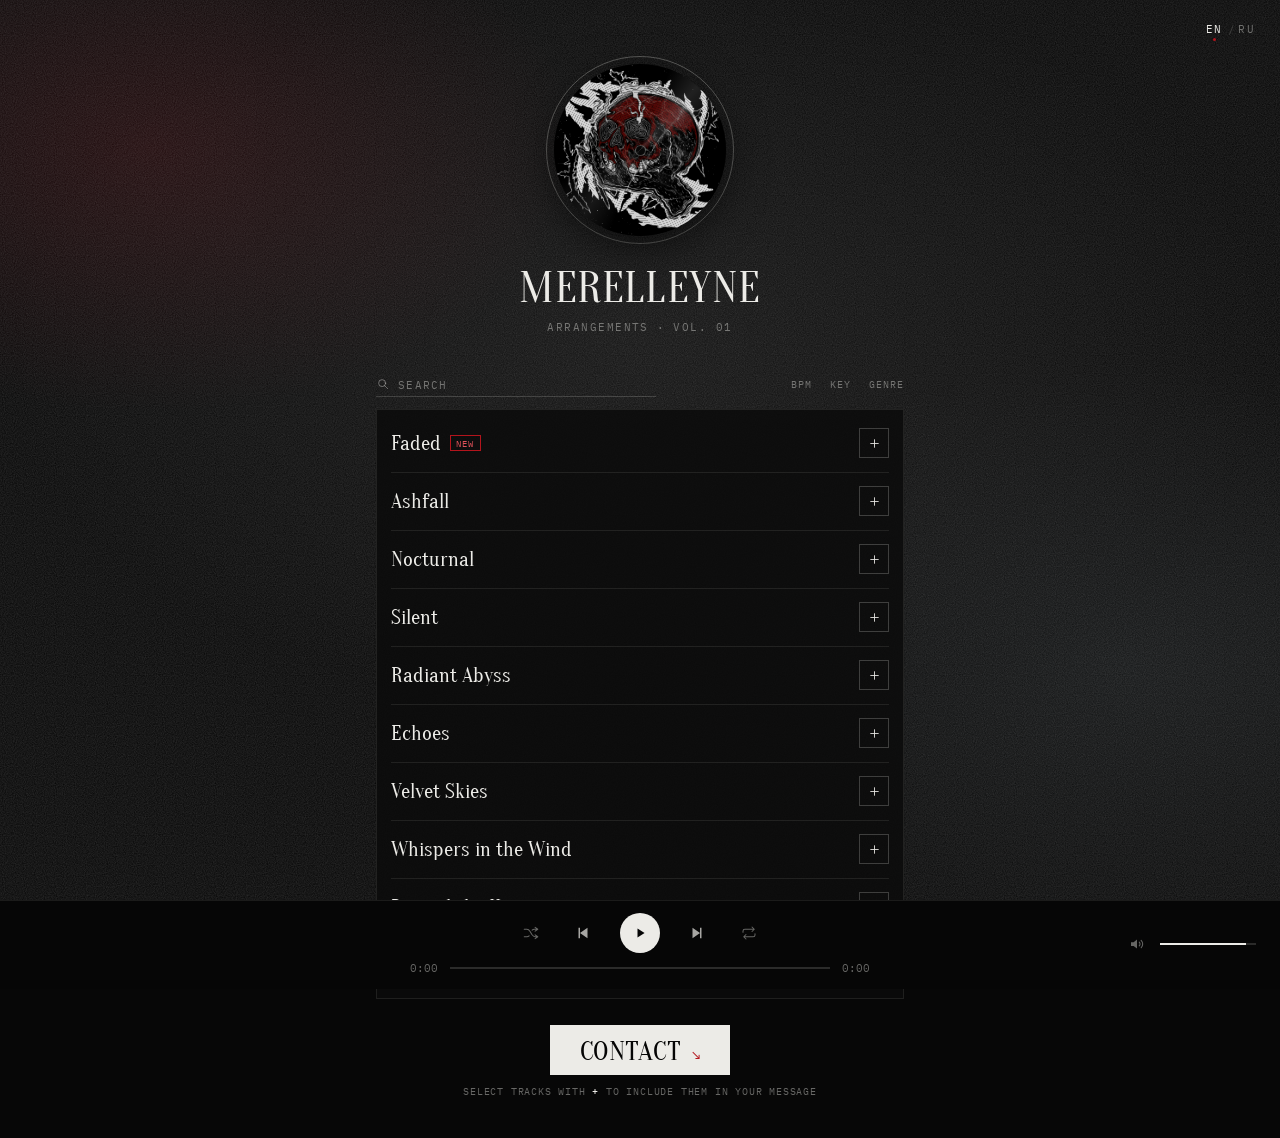
==== index.html @ 42ddc0bc "Contact Telegram: personal account; accept detected BPM Co-Authored-By: Claude Opus 5.5 <noreply@ant" ====
<!doctype html>
<html lang="en">
<head>
  <meta charset="utf-8">
  <meta name="viewport" content="width=device-width, initial-scale=1, viewport-fit=cover">
  <title>Merelleyne — Arrangements</title>
  <meta name="description" content="Original arrangements by Merelleyne. Listen, pick, get in touch.">
  <link rel="preconnect" href="https://fonts.googleapis.com">
  <link rel="preconnect" href="https://fonts.gstatic.com" crossorigin>
  <link href="https://fonts.googleapis.com/css2?family=Oranienbaum&family=IBM+Plex+Mono:wght@400;500&display=swap" rel="stylesheet">
  <!-- bump ?v= when css/js change so browsers (Safari) don't show a stale copy -->
  <link rel="stylesheet" href="style.css?v=22">
</head>
<body>
  <div class="lang" id="lang" role="group" aria-label="Language" data-i18n-aria="language">
    <button data-lang="en">EN</button><button data-lang="ru">RU</button>
  </div>
  <div class="bg" aria-hidden="true"></div>
  <div class="grain" aria-hidden="true"></div>

  <main>
    <header class="head">
      <!-- Vinyl: put your picture next to index.html as cover.jpg — it fills the disc. -->
      <button class="cover" id="cover" aria-label="Play / pause" data-i18n-aria="playPause">
        <span class="disc">
          <img class="art" src="cover.jpg" alt="" onerror="this.closest('.cover').classList.add('no-art'); this.remove()">
          <svg class="sigil" viewBox="0 0 100 100" aria-hidden="true">
            <g fill="none" stroke="currentColor" stroke-width=".8">
              <path d="M50 8 L58 62 L50 92 L42 62 Z"/>
              <path d="M14 34 L60 44 L86 66 L40 56 Z"/>
              <path d="M86 34 L40 44 L14 66 L60 56 Z"/>
            </g>
          </svg>
          <span class="grooves"></span>
          <span class="hole"></span>
        </span>
        <span class="sheen" aria-hidden="true"></span>
        <span class="cover-play" aria-hidden="true">
          <svg viewBox="0 0 24 24"><path class="i-play" d="M8 5v14l11-7z"/><path class="i-pause" d="M7 5h4v14H7zM13 5h4v14h-4z"/></svg>
        </span>
      </button>

      <h1 class="name"><button id="nameBtn" aria-haspopup="dialog" data-i18n-aria="openLinks">Merelleyne</button></h1>
      <div class="sub">
        <button id="catBtn" aria-haspopup="menu"></button><span id="subDot" aria-hidden="true">·</span><button id="tomeBtn" aria-haspopup="menu"></button>
      </div>
    </header>

    <div class="bar" id="bar">
      <label class="search">
        <svg viewBox="0 0 24 24" aria-hidden="true"><circle cx="10.5" cy="10.5" r="6"/><path d="M15 15l5 5"/></svg>
        <input id="q" type="search" placeholder="Search" autocomplete="off" spellcheck="false" aria-label="Search tracks" data-i18n-ph="search" data-i18n-aria="searchLabel">
        <span class="found" id="found"></span>
        <button class="q-clear" id="qClear" type="button" aria-label="Clear search" data-i18n-aria="clearSearch" hidden>
          <svg viewBox="0 0 24 24"><path d="M6 6l12 12M18 6L6 18"/></svg>
        </button>
      </label>
      <!-- show / hide details in the rows -->
      <div class="cols" id="cols" role="group" data-i18n-aria="showDetails">
        <button type="button" data-col="bpm" data-i18n="colBpm">BPM</button>
        <button type="button" data-col="key" data-i18n="colKey">Key</button>
        <button type="button" data-col="genre" data-i18n="colGenre">Genre</button>
      </div>
    </div>

    <ol class="list" id="list"></ol>
    <ol class="list" id="shop" hidden></ol>
    <p class="none" id="none" hidden>Nothing found</p>

    <div class="cta">
      <button class="contact" id="contactBtn">
        <span data-i18n="contact">Contact</span><span class="count" id="selCount"></span><span class="arr">↘</span>
      </button>
      <p class="hint" id="hint" data-i18n-html="hint">Select tracks with <b>+</b> to include them in your message</p>
    </div>

  </main>

  <!-- ---------- player ---------- -->
  <div class="player" id="player" aria-label="Player" data-i18n-aria="player">
    <div class="p-now" id="pNow">
      <div class="p-title" id="pTitle"></div>
    </div>

    <div class="p-center">
      <div class="ctrls">
        <button class="ctl" id="shuffle" aria-label="Shuffle" data-i18n-aria="shuffle" aria-pressed="false">
          <svg viewBox="0 0 24 24"><path d="M3 7h3.5c2 0 3 1 4.3 3l2.4 4c1.3 2 2.3 3 4.3 3H21M17.5 4.5 21 7l-3.5 2.5M3 17h3.5c1.3 0 2.2-.4 3-1.2M13.5 8.2c.8-.8 1.7-1.2 3-1.2H21M17.5 14.5 21 17l-3.5 2.5"/></svg>
        </button>
        <button class="ctl" id="prev" aria-label="Previous" data-i18n-aria="prev">
          <svg viewBox="0 0 24 24"><path class="fill" d="M18 5v14L8 12zM6 5h2v14H6z"/></svg>
        </button>
        <button class="ctl big" id="toggle" aria-label="Play / pause" data-i18n-aria="playPause">
          <svg viewBox="0 0 24 24"><path class="fill i-play" d="M9 6.5v11l8.5-5.5z"/><path class="fill i-pause" d="M8 6h3v12H8zM13 6h3v12h-3z"/></svg>
        </button>
        <button class="ctl" id="next" aria-label="Next" data-i18n-aria="next">
          <svg viewBox="0 0 24 24"><path class="fill" d="M6 5v14l10-7zM16 5h2v14h-2z"/></svg>
        </button>
        <button class="ctl" id="repeat" aria-label="Repeat" data-mode="off">
          <svg viewBox="0 0 24 24"><path d="M4 11V9.5A2.5 2.5 0 0 1 6.5 7H19M16 4l3 3-3 3M20 13v1.5a2.5 2.5 0 0 1-2.5 2.5H5M8 20l-3-3 3-3"/></svg>
          <span class="one">1</span>
        </button>
      </div>
      <div class="seek">
        <span class="t" id="tCur">0:00</span>
        <div class="slider" id="seek"><div class="fillbar" id="fill"><i></i></div></div>
        <span class="t" id="tDur">0:00</span>
      </div>
    </div>

    <div class="p-vol">
      <button class="ctl" id="mute" aria-label="Mute">
        <svg viewBox="0 0 24 24">
          <path class="fill" d="M4 9.5h3.5L12 6v12l-4.5-3.5H4z"/>
          <path class="w1" d="M15 9.5a3.5 3.5 0 0 1 0 5"/>
          <path class="w2" d="M17.5 7a7 7 0 0 1 0 10"/>
          <path class="x" d="M15.5 9.5l5 5M20.5 9.5l-5 5"/>
        </svg>
      </button>
      <div class="slider vol" id="vol"><div class="fillbar" id="volFill"><i></i></div></div>
    </div>
  </div>

  <!-- ---------- contact window ---------- -->
  <div class="modal" id="modal" role="dialog" aria-modal="true" aria-labelledby="mSub" hidden>
    <div class="m-back" data-close></div>
    <div class="m-panel">
      <button class="m-close" data-close aria-label="Close" data-i18n-aria="close">
        <svg viewBox="0 0 24 24"><path d="M5 5l14 14M19 5L5 19"/></svg>
      </button>
      <p class="m-sub" id="mSub"></p>
      <ul class="m-list" id="mList"></ul>
      <textarea class="m-msg" id="mMsg" rows="7" spellcheck="false"></textarea>
      <div class="m-row">
        <button class="m-link" id="mCopy" data-i18n="copyMessage">Copy message</button>
        <button class="m-link" id="mClear" data-i18n="clearSelection">Clear selection</button>
      </div>
      <div class="m-btns" id="mBtns"></div>
      <p class="m-note" id="mNote"></p>
    </div>
  </div>

  <!-- ---------- links window (click the name) ---------- -->
  <div class="modal" id="links" role="dialog" aria-modal="true" aria-labelledby="lTitle" hidden>
    <div class="m-back" data-close></div>
    <div class="m-panel l-panel">
      <button class="m-close" data-close aria-label="Close" data-i18n-aria="close">
        <svg viewBox="0 0 24 24"><path d="M5 5l14 14M19 5L5 19"/></svg>
      </button>
      <p class="m-sub" id="lTitle" data-i18n="links">Links</p>
      <ul class="l-list" id="lList"></ul>
    </div>
  </div>

  <!-- right-click / long-press menu -->
  <div class="ctx" id="ctx" role="menu" hidden></div>

  <audio id="audio" preload="none"></audio>
  <script src="i18n.js?v=22"></script>
  <script src="settings.js?v=22"></script>
  <script src="tracks.js?v=22"></script>
  <script src="app.js?v=22"></script>
</body>
</html>
---- style.css ----
:root {
  --bg: #070707;
  --ink: #ecebe7;
  --mute: rgba(236, 235, 231, .42);
  --line: rgba(236, 235, 231, .09);
  --card: rgba(12, 12, 12, .88);
  --red: #b3141c;
  --serif: "Oranienbaum", "Bodoni 72", Didot, serif;
  --mono: "IBM Plex Mono", ui-monospace, Menlo, monospace;
}

* { box-sizing: border-box; margin: 0; padding: 0; }
html { -webkit-text-size-adjust: 100%; }
body {
  background: var(--bg);
  color: var(--ink);
  font-family: var(--mono);
  font-size: 12px;
  min-height: 100vh;
  -webkit-font-smoothing: antialiased;
}
button { font: inherit; color: inherit; background: none; border: 0; cursor: pointer; }
a { color: inherit; text-decoration: none; }

/* ---------- atmosphere ---------- */
.bg {
  position: fixed; inset: -10%;
  background:
    radial-gradient(40% 35% at 18% 22%, rgba(120, 20, 28, .22), transparent 70%),
    radial-gradient(45% 40% at 82% 70%, rgba(80, 90, 95, .18), transparent 70%),
    radial-gradient(60% 50% at 50% 40%, rgba(255, 255, 255, .05), transparent 70%),
    var(--bg);
  z-index: -2;
  transform: translateZ(0); /* own layer: no repaint on scroll */
}
.grain {
  position: fixed; inset: 0; pointer-events: none; z-index: -1; opacity: .16;
  transform: translateZ(0);
  background-image: url("data:image/svg+xml;utf8,<svg xmlns='http://www.w3.org/2000/svg' width='160' height='160'><filter id='n'><feTurbulence type='fractalNoise' baseFrequency='.9' numOctaves='2' stitchTiles='stitch'/><feColorMatrix values='0 0 0 0 1  0 0 0 0 1  0 0 0 0 1  0 0 0 .9 0'/></filter><rect width='100%' height='100%' filter='url(%23n)'/></svg>");
}

main {
  max-width: 560px;
  margin: 0 auto;
  padding: 56px 16px 40px;
}

/* ---------- header ---------- */
.head { text-align: center; margin-bottom: 36px; }

/* Cover = picture-disc vinyl inside a static round frame.
   The disc (photo + grooves + hole) spins; the frame and the light sheen stay still. */
.cover {
  --size: 188px;
  position: relative;
  width: var(--size); height: var(--size);
  display: block;
  margin: 0 auto 22px;
  border-radius: 50%;
  border: 1px solid rgba(236, 235, 231, .32);   /* static frame */
  padding: 7px;
}
.disc {
  position: relative; display: block;
  width: 100%; height: 100%;
  border-radius: 50%;
  overflow: hidden;
  background: radial-gradient(circle, #1d1d1d 0%, #0b0b0b 70%, #050505 100%);
  box-shadow: 0 10px 40px rgba(0, 0, 0, .6);
  animation: spin 40s linear infinite;
  animation-play-state: paused;
}
body.playing .disc { animation-play-state: running; }
@keyframes spin { to { transform: rotate(360deg); } }

.art {
  position: absolute; inset: 0;
  width: 100%; height: 100%; object-fit: cover;
  filter: grayscale(.25) contrast(1.12) brightness(.82) saturate(.9);
}
.sigil { position: absolute; inset: 20%; width: 60%; color: var(--ink); opacity: .8; display: none; }
.no-art .sigil { display: block; }

.grooves { /* fine concentric grooves + dark run-out edge + inner label ring */
  position: absolute; inset: 0; border-radius: 50%;
  background:
    radial-gradient(circle, transparent 0 15%, rgba(0, 0, 0, .55) 15.4%, transparent 16.2%),
    radial-gradient(circle, transparent 0 93%, rgba(0, 0, 0, .55) 97%, rgba(0, 0, 0, .85) 100%),
    repeating-radial-gradient(circle, rgba(0, 0, 0, .22) 0 .6px, transparent .6px 2.2px);
  mix-blend-mode: multiply;
}
.hole { /* spindle hole */
  position: absolute; left: 50%; top: 50%;
  width: 9px; height: 9px; margin: -4.5px;
  border-radius: 50%;
  background: var(--bg);
  box-shadow: 0 0 0 1px rgba(236, 235, 231, .25), 0 0 0 7px rgba(0, 0, 0, .35);
}
.sheen { /* static light reflection — sells the vinyl look while the disc spins under it */
  position: absolute; inset: 7px; border-radius: 50%; pointer-events: none;
  background: conic-gradient(from 20deg,
    transparent 0deg, rgba(255, 255, 255, .13) 22deg, transparent 50deg,
    transparent 180deg, rgba(255, 255, 255, .09) 202deg, transparent 230deg, transparent 360deg);
  mix-blend-mode: screen;
}

.cover-play {
  position: absolute; inset: 7px; border-radius: 50%; display: grid; place-items: center;
  background: rgba(0, 0, 0, .35);
  opacity: 0; transition: opacity .25s;
}
.cover:hover .cover-play, .cover:focus-visible .cover-play { opacity: 1; }
.cover-play svg { width: 34px; fill: var(--ink); }
.i-pause { display: none; }
body.playing .cover .i-play, body.playing #toggle .i-play { display: none; }
body.playing .cover .i-pause, body.playing #toggle .i-pause { display: inline; }

.name {
  font-family: var(--serif);
  font-weight: 400;
  font-size: 44px;
  line-height: 1;
  letter-spacing: .01em;
  text-transform: uppercase;
}
.sub {
  margin-top: 10px;
  color: var(--mute);
  text-transform: uppercase;
  letter-spacing: .14em;
  font-size: 10.5px;
  display: flex; justify-content: center; gap: 8px;
  min-height: 1em;
}

/* shared press feedback */
.ctl, .sel, .contact, .m-btn, .m-link, .cover { -webkit-tap-highlight-color: transparent; }
.ctl:active, .sel:active, .m-btn:active { transform: scale(.88); }
.contact:active { transform: scale(.96); }
.ctl, .sel, .contact, .m-btn { transition: transform .12s ease, background .2s, color .2s, border-color .2s; }
.cover { transition: transform .2s ease; }
.cover:active { transform: scale(.97); }

/* ---------- list ---------- */
.list {
  list-style: none;
  background: var(--card);
  border: 1px solid var(--line);
  padding: 4px 0; /* no backdrop-filter: it stripes and stutters in Safari over the fixed grain */
}
.row {
  position: relative;
  display: grid;
  grid-template-columns: 1fr auto;
  align-items: center;
  gap: 12px;
  height: 58px;
  padding: 0 14px;
  cursor: pointer;
  transition: background .25s;
}
.row + .row::before { /* divider, inset like before */
  content: ""; position: absolute; top: 0; left: 14px; right: 14px; height: 1px; background: var(--line);
}
.row::after { /* left marker: grows on hover, red when playing */
  content: ""; position: absolute; left: 0; top: 50%; width: 2px; height: 0;
  background: var(--ink); transform: translateY(-50%);
  transition: height .25s cubic-bezier(.2, .8, .2, 1), background .25s;
}
.row:hover { background: rgba(236, 235, 231, .045); }
.row:hover::after { height: 60%; }
.row.active::after { height: 100%; background: var(--red); }
.row.active { background: rgba(179, 20, 28, .06); }

.info { min-width: 0; transition: transform .3s cubic-bezier(.2, .8, .2, 1); }
.row:hover .info { transform: translateX(4px); }
.row.active .title { color: #fff; }
.title {
  font-family: var(--serif);
  font-size: 21px;
  line-height: 1.05;
  white-space: nowrap; overflow: hidden; text-overflow: ellipsis;
}
/* playing indicator: three tiny red bars after the title — move while playing, rest when paused */
.eq { display: none; gap: 2px; align-items: flex-end; height: 10px; margin-left: 9px; vertical-align: 1px; }
.row.active .eq { display: inline-flex; }
.eq i { width: 2px; height: 3px; background: var(--red); }
.row.active.on .eq i { animation: eq .9s ease-in-out infinite alternate; }
.row.active.on .eq i:nth-child(2) { animation-duration: .7s; animation-delay: -.3s; }
.row.active.on .eq i:nth-child(3) { animation-duration: 1.1s; animation-delay: -.6s; }
@keyframes eq { from { height: 3px; } to { height: 10px; } }

.btns { display: flex; gap: 6px; }
.sel {
  width: 30px; height: 30px;
  display: grid; place-items: center;
  border: 1px solid rgba(236, 235, 231, .22);
}
.sel:hover { border-color: var(--ink); }

.sel svg { width: 13px; fill: none; stroke: currentColor; stroke-width: 1.6; stroke-linecap: round; stroke-linejoin: round; }
.sel .i-check { display: none; }
.row.picked .sel { background: var(--red); border-color: var(--red); color: var(--ink); }
.row.picked .sel .i-plus { display: none; }
.row.picked .sel .i-check { display: inline; }
.row.picked .sel svg { animation: pop .3s cubic-bezier(.2, 1.6, .4, 1); }
@keyframes pop { from { transform: scale(.3); } }

/* ---------- contact CTA ---------- */
.cta { text-align: center; margin-top: 26px; }
.contact {
  display: inline-flex; align-items: baseline; gap: 10px;
  padding: 12px 30px 10px;
  background: var(--ink); color: #050505;
  font-family: var(--serif); font-size: 28px; line-height: 1;
  text-transform: uppercase; letter-spacing: .02em;
}
.contact:hover { background: var(--red); color: var(--ink); }
.contact .count { font-family: var(--mono); font-size: 12px; letter-spacing: .06em; }
.contact .count:empty { display: none; }
.contact .arr { font-family: var(--mono); font-size: 14px; color: var(--red); transition: color .2s; }
.contact:hover .arr { color: var(--ink); }
.contact.bump { animation: bump .35s ease; }
@keyframes bump { 40% { transform: scale(1.06); } }
.hint { margin-top: 10px; color: var(--mute); font-size: 10px; letter-spacing: .08em; text-transform: uppercase; }
.hint b { color: var(--ink); font-weight: 500; }

/* ---------- player (slides up after first play) ---------- */
body.has-player main { padding-bottom: 120px; }
.player {
  position: fixed; left: 0; right: 0; bottom: 0; z-index: 5;
  display: grid; grid-template-columns: 1fr minmax(0, 480px) 1fr; align-items: center; gap: 24px;
  padding: 12px 24px calc(14px + env(safe-area-inset-bottom));
  background: #060606;
  border-top: 1px solid var(--line);
  transform: translateY(100%);
  transition: transform .45s cubic-bezier(.2, .8, .2, 1);
}
body.has-player .player { transform: none; }

.p-now { min-width: 0; }
.p-title {
  font-family: var(--serif); font-size: 21px; line-height: 1.1;
  white-space: nowrap; overflow: hidden; text-overflow: ellipsis;
}
.p-kb { font: 10.5px var(--mono); color: var(--mute); letter-spacing: .06em; margin-left: 6px; vertical-align: 3px; }
.p-now.swap { animation: swap .45s cubic-bezier(.2, .8, .2, 1); }
@keyframes swap { from { opacity: 0; transform: translateY(8px); } }

.ctrls { display: flex; justify-content: center; align-items: center; gap: 22px; }
.ctl {
  position: relative;
  width: 30px; height: 30px;
  display: grid; place-items: center;
  color: var(--mute);
}
.ctl:hover { color: var(--ink); }
.ctl svg { width: 18px; height: 18px; fill: none; stroke: currentColor; stroke-width: 1.4; stroke-linecap: round; stroke-linejoin: round; }
.ctl svg .fill { fill: currentColor; stroke: none; }
#prev, #next { color: rgba(236, 235, 231, .7); }
#prev:hover, #next:hover { color: var(--ink); }
.ctl.big {
  width: 40px; height: 40px;
  border-radius: 50%;
  background: var(--ink); color: #050505;
}
.ctl.big:hover { background: #fff; color: #050505; }
.ctl.big svg { width: 20px; height: 20px; }
.ctl.big .i-play, .ctl.big .i-pause { transform-origin: center; }
body.playing .ctl.big .i-pause, .ctl.big .i-play { animation: icon-in .2s ease; }
@keyframes icon-in { from { opacity: 0; transform: scale(.6); } }
.ctl[aria-pressed="true"], .ctl[data-mode="all"], .ctl[data-mode="one"] { color: var(--ink); }
.ctl[aria-pressed="true"]::after, .ctl[data-mode="all"]::after, .ctl[data-mode="one"]::after {
  content: ""; position: absolute; bottom: -2px; left: 50%; width: 3px; height: 3px; margin-left: -1.5px;
  border-radius: 50%; background: var(--red);
}
.one { position: absolute; top: 3px; right: 1px; font-size: 8px; color: var(--red); display: none; }
.ctl[data-mode="one"] .one { display: block; }

.seek {
  display: grid; grid-template-columns: 38px 1fr 38px; align-items: center; gap: 12px;
  margin-top: 8px;
}
.t { color: var(--mute); font-size: 10.5px; font-variant-numeric: tabular-nums; }
.t:first-child { text-align: right; }

.slider { /* tall hit area, thin visible line */
  position: relative; height: 14px; cursor: pointer; touch-action: none;
}
.slider::before, .fillbar {
  content: ""; position: absolute; left: 0; top: 50%; height: 2px; margin-top: -1px;
}
.slider::before { right: 0; background: rgba(236, 235, 231, .16); }
.fillbar { width: 0; background: var(--ink); }
.fillbar i {
  position: absolute; right: -5px; top: -4px; width: 10px; height: 10px; border-radius: 50%;
  background: var(--ink); transform: scale(0); transition: transform .15s;
}
.slider:hover .fillbar i, .slider.drag .fillbar i { transform: scale(1); }
.slider.drag .fillbar, .slider:hover .fillbar { background: #fff; }

.p-vol { display: flex; align-items: center; justify-content: flex-end; gap: 8px; }
.vol { width: 96px; }
#mute .x { display: none; }
#mute.muted .w1, #mute.muted .w2 { display: none; }
#mute.muted .x { display: inline; }
#mute.low .w2 { display: none; }

/* ---------- contact window ---------- */
.modal { position: fixed; inset: 0; z-index: 10; display: grid; place-items: center; padding: 16px; }
.modal[hidden] { display: none; }
.m-back {
  position: absolute; inset: 0; background: rgba(0, 0, 0, .7);
  backdrop-filter: blur(6px); -webkit-backdrop-filter: blur(6px);
  animation: fade .3s ease;
}
.m-panel {
  position: relative; width: 100%; max-width: 440px;
  background: #050505; border: 1px solid rgba(236, 235, 231, .14);
  padding: 24px 28px 26px; text-align: center;
  animation: rise .4s cubic-bezier(.2, .8, .2, 1);
}
.modal.closing .m-back { animation: fade .2s ease reverse forwards; }
.modal.closing .m-panel { animation: rise .2s ease reverse forwards; }
@keyframes fade { from { opacity: 0; } }
@keyframes rise { from { opacity: 0; transform: translateY(16px) scale(.98); } }

.m-close { position: absolute; top: 12px; right: 14px; width: 28px; height: 28px; display: grid; place-items: center; color: var(--mute); transition: color .2s, transform .3s; }
.m-close:hover { color: var(--ink); transform: rotate(90deg); }
.m-close svg { width: 18px; fill: none; stroke: currentColor; stroke-width: 1.6; }
.m-sub { color: var(--mute); font-size: 10px; letter-spacing: .1em; text-transform: uppercase; text-align: left; padding-right: 40px; }

/* selected tracks — scrolls when long */
.m-list {
  list-style: none; margin-top: 12px; text-align: left;
  max-height: 188px; overflow-y: auto; overscroll-behavior: contain;
  border-top: 1px solid var(--line); border-bottom: 1px solid var(--line);
  scrollbar-width: thin; scrollbar-color: rgba(236, 235, 231, .25) transparent;
}
.m-list::-webkit-scrollbar { width: 4px; }
.m-list::-webkit-scrollbar-thumb { background: rgba(236, 235, 231, .25); }
.m-item {
  display: grid; grid-template-columns: 1fr auto 28px; align-items: center; gap: 12px;
  height: 46px; padding: 0 2px 0 10px; position: relative;
  animation: fade .3s ease;
}
.m-item + .m-item { border-top: 1px solid var(--line); }
.m-item::before { content: ""; position: absolute; left: 0; top: 12px; bottom: 12px; width: 2px; background: var(--red); }
.m-item .n { font: 21px/1.1 var(--serif); white-space: nowrap; overflow: hidden; text-overflow: ellipsis; }
.m-item .k { color: var(--mute); font-size: 10px; letter-spacing: .08em; white-space: nowrap; }
.m-x { width: 28px; height: 28px; display: grid; place-items: center; color: var(--mute); transition: color .2s, transform .12s; }
.m-x:hover { color: var(--red); }
.m-x:active { transform: scale(.85); }
.m-x svg { width: 12px; fill: none; stroke: currentColor; stroke-width: 1.7; stroke-linecap: round; }
.m-empty { padding: 16px 0; color: var(--mute); font-size: 11px; text-align: center; }
.m-empty b { color: var(--ink); font-weight: 500; }
.m-msg {
  display: block; width: 100%; margin-top: 16px; resize: vertical;
  background: rgba(236, 235, 231, .04); color: var(--ink);
  border: 1px solid var(--line); padding: 12px;
  font: 11.5px/1.6 var(--mono);
}
.m-msg:focus { outline: none; border-color: rgba(236, 235, 231, .3); }
.m-row { display: flex; justify-content: space-between; margin-top: 8px; }
.m-link { color: var(--mute); font-size: 10px; letter-spacing: .08em; text-transform: uppercase; transition: color .2s; }
.m-link:hover { color: var(--ink); }
.m-btns { display: flex; flex-direction: column; gap: 8px; margin-top: 22px; }
.m-btn {
  display: flex; justify-content: space-between; align-items: baseline;
  padding: 11px 16px 9px;
  background: var(--ink); color: #050505;
  font-family: var(--serif); font-size: 22px; line-height: 1; text-transform: uppercase;
}
.m-btn small { font-family: var(--mono); font-size: 10px; letter-spacing: .06em; text-transform: none; opacity: .55; }
.m-btn:hover { background: var(--red); color: var(--ink); }
.m-note { margin-top: 16px; min-height: 1.4em; color: var(--mute); font-size: 10px; line-height: 1.6; letter-spacing: .08em; text-transform: uppercase; transition: color .3s; }
.m-note.show { color: var(--red); animation: fade .3s ease; }

/* ---------- small screens ---------- */
@media (max-width: 760px) {
  .player { grid-template-columns: 1fr; gap: 8px; padding: 10px 16px calc(12px + env(safe-area-inset-bottom)); }
  .p-now { text-align: center; }
  .p-title { font-size: 18px; }
  .p-vol { display: none; } /* phones: hardware volume buttons */
  body.has-player main { padding-bottom: 170px; }
}
@media (max-width: 540px) {
  main { padding-top: 40px; }
  .cover { --size: 160px; }
  .name { font-size: 38px; }
  .row { gap: 10px; padding: 0 12px; }
  .row + .row::before { left: 12px; right: 12px; }
  .ctrls { gap: 18px; }
  .title { font-size: 19px; }
  .contact { font-size: 24px; }
}
@media (hover: none) {
  .row:hover { background: none; }
  .row:hover::after { height: 0; }
  .row:hover .info { transform: none; }
  .row.active:hover::after { height: 100%; }
  .row.active:hover { background: rgba(179, 20, 28, .06); }
}

@media (prefers-reduced-motion: reduce) {
  .disc { animation: none; }
  *, *::before, *::after { animation-duration: 0s !important; transition-duration: 0s !important; }
}

/* ---------- language switch (top-right) ---------- */
.lang {
  position: fixed; top: 16px; right: 18px; z-index: 6;
  display: flex; gap: 2px;
}
.lang button {
  position: relative; padding: 6px 7px;
  color: var(--mute); font-size: 10.5px; letter-spacing: .12em;
  transition: color .2s;
}
.lang button:hover { color: var(--ink); }
.lang button[aria-pressed="true"] { color: var(--ink); }
.lang button[aria-pressed="true"]::after {
  content: ""; position: absolute; left: 50%; bottom: 1px; width: 3px; height: 3px; margin-left: -1.5px;
  border-radius: 50%; background: var(--red);
}
.lang button + button::before { content: "/"; position: absolute; left: -3px; color: rgba(236, 235, 231, .2); }
body.lang-swap [data-i18n], body.lang-swap [data-i18n-html], body.lang-swap .m-panel { animation: fade .35s ease; }

/* ---------- search ---------- */
.bar { display: flex; align-items: center; justify-content: space-between; gap: 12px; margin-bottom: 10px; }
.search {
  position: relative; display: flex; align-items: center; gap: 8px;
  width: 280px; max-width: 100%;   /* fixed width: doesn't change on focus */
  border-bottom: 1px solid rgba(236, 235, 231, .18);
  padding: 4px 0;
  transition: border-color .2s;
}
.search:focus-within { border-color: var(--ink); }
.search > svg { width: 14px; flex: none; fill: none; stroke: var(--mute); stroke-width: 1.6; stroke-linecap: round; transition: stroke .2s; }
.search:focus-within > svg { stroke: var(--ink); }
.search input {
  flex: 1; min-width: 0; background: none; border: 0; outline: none;
  color: var(--ink); font: 12px var(--mono); letter-spacing: .04em;
  -webkit-appearance: none; appearance: none;
}
.search input::placeholder { color: var(--mute); text-transform: uppercase; letter-spacing: .12em; font-size: 10.5px; }
.search input::-webkit-search-cancel-button { display: none; }
.q-clear { width: 20px; height: 20px; display: grid; place-items: center; color: var(--mute); }
.q-clear:hover { color: var(--ink); }
.q-clear svg { width: 11px; fill: none; stroke: currentColor; stroke-width: 1.8; stroke-linecap: round; }
.q-clear[hidden] { display: none; }
.found { color: var(--mute); font-size: 10px; letter-spacing: .1em; text-transform: uppercase; }
.none { padding: 40px 0; text-align: center; color: var(--mute); font-size: 11px; letter-spacing: .1em; text-transform: uppercase; border: 1px solid var(--line); }
.row[hidden] { display: none; }
.row.first::before { display: none; }

/* ---------- rows: no long-press callout on phones; highlight states ---------- */
.row { -webkit-touch-callout: none; -webkit-user-select: none; user-select: none; }
.row.ctx-on { background: rgba(236, 235, 231, .06); }
.row.ctx-on::after { height: 60%; }
.row.flash { animation: rowflash 1.6s ease; }
@keyframes rowflash { 0%, 30% { background: rgba(179, 20, 28, .28); } }

/* ---------- right-click menu ---------- */
.ctx {
  position: fixed; z-index: 20; min-width: 232px;
  background: #0a0a0a; border: 1px solid rgba(236, 235, 231, .16);
  box-shadow: 0 18px 50px rgba(0, 0, 0, .65);
  padding: 4px 0;
}
.ctx[hidden] { display: none; }
.ctx.in { animation: ctxin .16s cubic-bezier(.2, .8, .2, 1); }
@keyframes ctxin { from { opacity: 0; transform: scale(.94); } }
.ctx-h {
  padding: 9px 14px 8px; margin-bottom: 4px;
  font: 18px/1.1 var(--serif); white-space: nowrap; overflow: hidden; text-overflow: ellipsis; max-width: 300px;
  border-bottom: 1px solid var(--line);
}
.ctx-i {
  position: relative; display: flex; align-items: center; gap: 11px; width: 100%;
  padding: 9px 14px; text-align: left;
  font-size: 10.5px; letter-spacing: .1em; text-transform: uppercase;
  transition: background .15s;
}
.ctx-i::before { content: ""; position: absolute; left: 0; top: 7px; bottom: 7px; width: 2px; background: var(--red); transform: scaleY(0); transition: transform .15s; }
.ctx-i:hover, .ctx-i:focus-visible { background: rgba(236, 235, 231, .07); outline: none; }
.ctx-i:hover::before, .ctx-i:focus-visible::before { transform: none; }
.ctx-i svg { width: 14px; height: 14px; flex: none; fill: none; stroke: currentColor; stroke-width: 1.6; stroke-linecap: round; stroke-linejoin: round; }
.ctx-i svg .fill { fill: currentColor; stroke: none; }
.ctx-i em { margin-left: auto; padding-left: 12px; font-style: normal; color: var(--red); font-size: 9.5px; }
.ctx-sep { height: 1px; margin: 4px 0; background: var(--line); }

/* ---------- toast ---------- */
.toast {
  position: fixed; left: 50%; bottom: 28px; z-index: 30;
  transform: translate(-50%, 12px); opacity: 0; pointer-events: none;
  background: var(--ink); color: #050505;
  padding: 8px 14px; font-size: 10.5px; letter-spacing: .1em; text-transform: uppercase;
  transition: opacity .25s, transform .25s cubic-bezier(.2, .8, .2, 1);
}
.toast.show { opacity: 1; transform: translate(-50%, 0); }
body.has-player .toast { bottom: 118px; }

@media (max-width: 760px) { body.has-player .toast { bottom: 168px; } }
@media (max-width: 540px) {
  .lang { top: 10px; right: 10px; }
  .search { width: 100%; }
  .found { white-space: nowrap; }
}

/* ---------- name → links window ---------- */
.name button {
  position: relative; font: inherit; letter-spacing: inherit; text-transform: inherit; color: inherit;
  padding: 0 2px;
}
.name button::after { /* thin red line grows on hover */
  content: ""; position: absolute; left: 50%; right: 50%; bottom: -6px; height: 1px; background: var(--red);
  transition: left .35s cubic-bezier(.2, .8, .2, 1), right .35s cubic-bezier(.2, .8, .2, 1);
}
.name button:hover::after, .name button:focus-visible::after { left: 0; right: 0; }
.name button:active { transform: scale(.98); }
.name button:focus-visible { outline: none; }

.l-panel { max-width: 380px; }
.l-list { list-style: none; margin-top: 14px; border-top: 1px solid var(--line); text-align: left; }
.l-list li { border-bottom: 1px solid var(--line); animation: lin .4s cubic-bezier(.2, .8, .2, 1) both; }
@keyframes lin { from { opacity: 0; transform: translateY(6px); } }
.l-item {
  position: relative; display: grid; grid-template-columns: 1fr auto 18px; align-items: baseline; gap: 12px;
  padding: 13px 4px 11px 12px; outline: none;
  transition: background .2s, padding .3s cubic-bezier(.2, .8, .2, 1);
}
.l-item::before { content: ""; position: absolute; left: 0; top: 12px; bottom: 12px; width: 2px; background: var(--red); transform: scaleY(0); transition: transform .2s; }
.l-item:hover, .l-item:focus-visible { background: rgba(236, 235, 231, .05); padding-left: 16px; }
.l-item:hover::before, .l-item:focus-visible::before { transform: none; }
.l-item .n { font: 24px/1 var(--serif); text-transform: uppercase; }
.l-item .h { color: var(--mute); font-size: 10px; letter-spacing: .06em; white-space: nowrap; overflow: hidden; text-overflow: ellipsis; max-width: 170px; }
.l-item .a { color: var(--red); font-size: 13px; text-align: right; transition: transform .25s; }
.l-item:hover .a { transform: translate(2px, -2px); }

/* ---------- line under the name: section + volume buttons ---------- */
.sub { align-items: baseline; gap: 0; }
.sub button {
  position: relative; padding: 8px; margin: -8px 0; letter-spacing: inherit; text-transform: inherit;
  transition: color .2s;
  -webkit-touch-callout: none; -webkit-user-select: none; user-select: none; touch-action: manipulation;
}
.sub [hidden] { display: none; }
.sub button::after {
  content: ""; position: absolute; left: 50%; right: 50%; bottom: 4px; height: 1px; background: var(--red);
  transition: left .3s cubic-bezier(.2, .8, .2, 1), right .3s cubic-bezier(.2, .8, .2, 1);
}
.sub button:hover, .sub button:focus-visible { color: var(--ink); outline: none; }
.sub button:hover::after, .sub button:focus-visible::after { left: 8px; right: 8px; }
.list[hidden], .bar[hidden] { display: none; }
.list.swap { animation: lin .35s cubic-bezier(.2, .8, .2, 1); }
.ctx-c i { width: 5px; height: 5px; border-radius: 50%; flex: none; }
.ctx-c[aria-checked="true"] i { background: var(--red); }
@media (hover: none) { .sub button { padding: 14px 8px; margin: -14px 0; } .sub button::after { bottom: 10px; } }

/* ---------- BPM / key / genre switches + details in rows ---------- */
.found { flex: none; white-space: nowrap; }
.cols { display: flex; gap: 2px; margin-right: -8px; }
.cols[hidden] { display: none; }
.cols button {
  position: relative; padding: 8px; white-space: nowrap;
  color: var(--mute); font-size: 10px; letter-spacing: .1em; text-transform: uppercase;
  transition: color .2s; -webkit-tap-highlight-color: transparent;
}
.cols button:hover, .cols button:focus-visible, .cols button[aria-pressed="true"] { color: var(--ink); outline: none; }
.cols button:focus-visible { text-decoration: underline; text-underline-offset: 4px; }
.cols button::after {
  content: ""; position: absolute; left: 50%; right: 50%; bottom: 4px; height: 1px; background: var(--red);
  transition: left .3s cubic-bezier(.2, .8, .2, 1), right .3s cubic-bezier(.2, .8, .2, 1);
}
.cols button[aria-pressed="true"]::after { left: 8px; right: 8px; }
.info { display: flex; align-items: center; gap: 14px; }
.info .title { flex: 1; min-width: 0; }
.cells { display: flex; flex: none; gap: 10px; color: var(--mute); font-size: 10.5px; letter-spacing: .06em; }
.cell { display: none; text-align: right; white-space: nowrap; overflow: hidden; text-overflow: ellipsis; }
.cell.nil { opacity: .4; }
.c-bpm, .c-key { width: 34px; }
.c-genre { width: 128px; }
.show-bpm .c-bpm, .show-key .c-key, .show-genre .c-genre { display: block; animation: fade .3s ease; }
@media (max-width: 540px) { /* phone: switches under the search, details under the title */
  .bar { flex-wrap: wrap; gap: 4px; }
  .cols { margin: 0 -8px; }
  .info { flex-direction: column; align-items: stretch; gap: 5px; }
  .info .title { flex: none; }
  .cells { gap: 12px; min-width: 0; }
  .cell { width: auto; text-align: left; }
  .cells .cell.nil { display: none; }
  .list:not(.show-bpm):not(.show-key):not(.show-genre) .cells, .cells:not(:has(.cell:not(.nil))) { display: none; }
}

/* ---------- label on the newest track ---------- */
.new {
  margin-left: 9px; padding: 2px 5px 1px; vertical-align: 3px;
  border: 1px solid var(--red); color: #e0525a;
  font: 8.5px/1 var(--mono); letter-spacing: .14em; text-transform: uppercase;
}
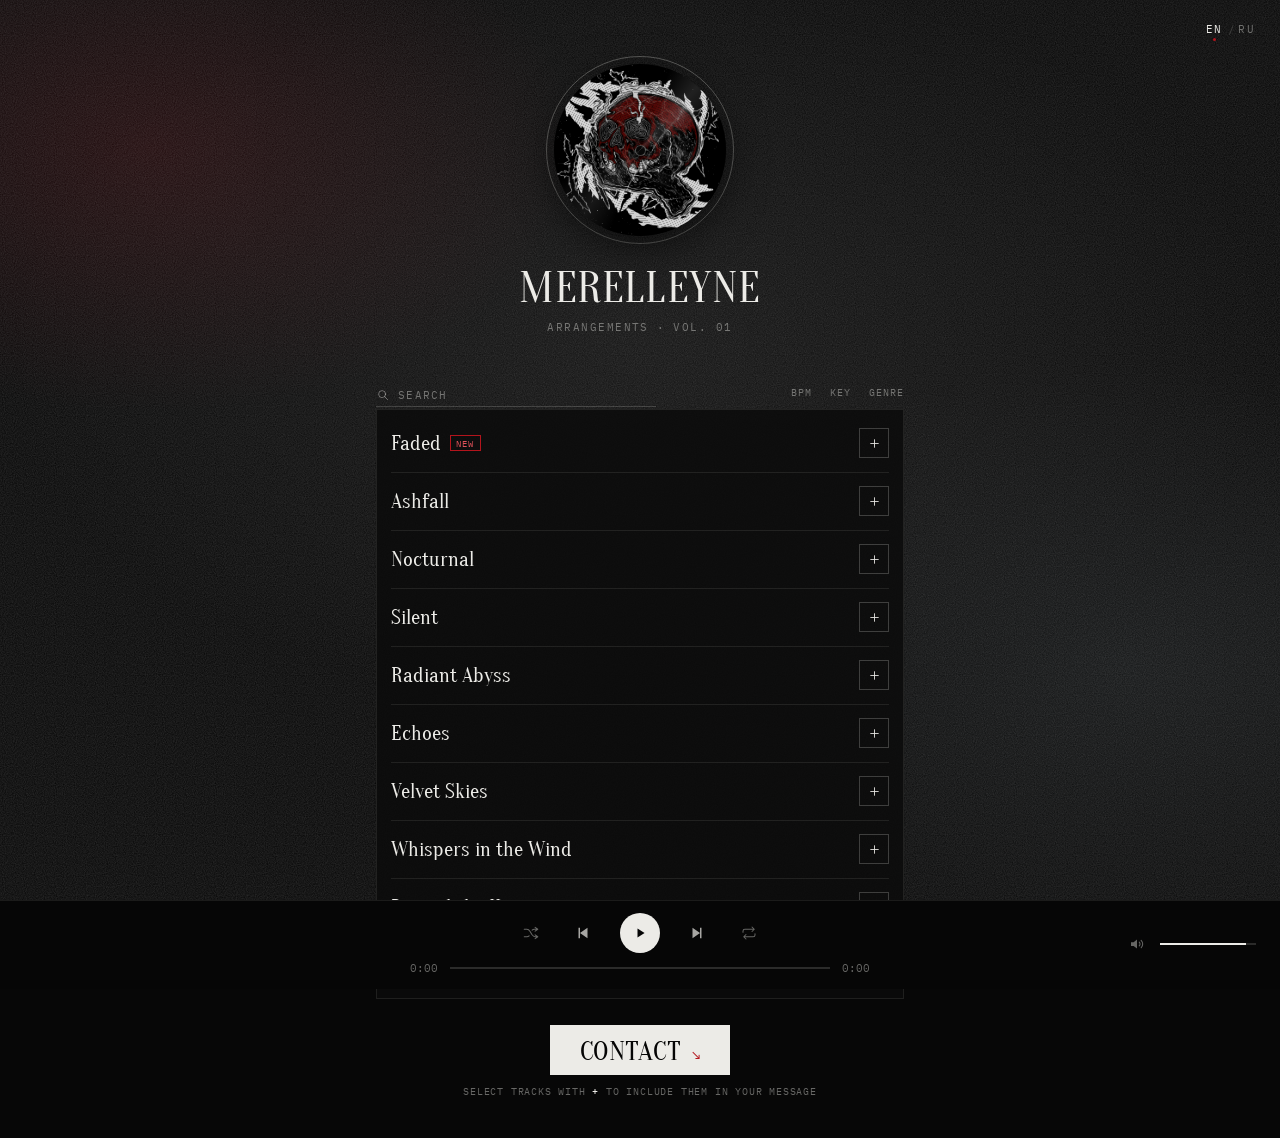
==== commit 8c25d854: "Genre menu, search bar on the list, request form in Contact Co-Authored-By: Claude Opus 5.5 <noreply" ====
--- a/index.html
+++ b/index.html
@@ -9,7 +9,7 @@
   <link rel="preconnect" href="https://fonts.gstatic.com" crossorigin>
   <link href="https://fonts.googleapis.com/css2?family=Oranienbaum&family=IBM+Plex+Mono:wght@400;500&display=swap" rel="stylesheet">
   <!-- bump ?v= when css/js change so browsers (Safari) don't show a stale copy -->
-  <link rel="stylesheet" href="style.css?v=22">
+  <link rel="stylesheet" href="style.css?v=25">
 </head>
 <body>
   <div class="lang" id="lang" role="group" aria-label="Language" data-i18n-aria="language">
@@ -59,7 +59,7 @@
       <div class="cols" id="cols" role="group" data-i18n-aria="showDetails">
         <button type="button" data-col="bpm" data-i18n="colBpm">BPM</button>
         <button type="button" data-col="key" data-i18n="colKey">Key</button>
-        <button type="button" data-col="genre" data-i18n="colGenre">Genre</button>
+        <button type="button" data-col="genre" id="genreBtn"><span data-i18n="colGenre">Genre</span><b id="genreN"></b></button>
       </div>
     </div>
 
@@ -152,13 +152,38 @@
     </div>
   </div>
 
+  <!-- ---------- request form (Contact → Email) ---------- -->
+  <div class="modal" id="req" role="dialog" aria-modal="true" aria-labelledby="rTitle" hidden>
+    <div class="m-back" data-close></div>
+    <div class="m-panel r-panel">
+      <button class="m-close" data-close aria-label="Close" data-i18n-aria="close">
+        <svg viewBox="0 0 24 24"><path d="M5 5l14 14M19 5L5 19"/></svg>
+      </button>
+      <p class="m-sub" id="rTitle" data-i18n="reqTitle">Request</p>
+      <form id="rForm" novalidate>
+        <ul class="r-sum" id="rSum"></ul>
+        <p class="r-hint" data-i18n="reqHint"></p>
+        <label class="r-f"><span>Telegram</span><input name="telegram" maxlength="100" autocomplete="off" placeholder="@username"></label>
+        <label class="r-f"><span>Instagram</span><input name="instagram" maxlength="100" autocomplete="off" placeholder="@username"></label>
+        <label class="r-f"><span>VK</span><input name="vk" maxlength="100" autocomplete="off" placeholder="vk.com/…"></label>
+        <label class="r-f"><span>Email</span><input name="email" type="email" maxlength="150" autocomplete="email" placeholder="you@mail.com"></label>
+        <textarea class="m-msg" name="comment" rows="3" maxlength="2000" data-i18n-ph="reqComment" data-i18n-aria="reqComment"></textarea>
+        <input class="r-trap" type="checkbox" name="botcheck" tabindex="-1" autocomplete="off" aria-hidden="true">
+        <label class="r-ok"><input type="checkbox" name="consent"><i></i><span data-i18n="reqConsent"></span></label>
+        <button class="m-btn r-send" id="rSend" type="submit"><span data-i18n="reqSend">Send</span></button>
+        <p class="m-note" id="rNote" role="status"></p>
+      </form>
+      <div class="r-done" id="rDone" hidden><b data-i18n="reqDone"></b><p data-i18n="reqDoneNote"></p></div>
+    </div>
+  </div>
+
   <!-- right-click / long-press menu -->
   <div class="ctx" id="ctx" role="menu" hidden></div>
 
   <audio id="audio" preload="none"></audio>
-  <script src="i18n.js?v=22"></script>
-  <script src="settings.js?v=22"></script>
-  <script src="tracks.js?v=22"></script>
-  <script src="app.js?v=22"></script>
+  <script src="i18n.js?v=25"></script>
+  <script src="settings.js?v=25"></script>
+  <script src="tracks.js?v=25"></script>
+  <script src="app.js?v=25"></script>
 </body>
 </html>
--- a/style.css
+++ b/style.css
@@ -599,3 +599,55 @@
   border: 1px solid var(--red); color: #e0525a;
   font: 8.5px/1 var(--mono); letter-spacing: .14em; text-transform: uppercase;
 }
+
+/* ---------- license menu ---------- */
+.ctx-i b { margin-left: auto; padding-left: 22px; font-weight: 400; color: var(--mute); white-space: nowrap; }
+.ctx-i:hover b, .ctx-i:focus-visible b, .ctx-c[aria-checked="true"] b { color: var(--ink); }
+.ctx-x {
+  display: grid; grid-template-columns: 5px 1fr auto; align-items: center; column-gap: 11px; padding: 5px 14px 6px;
+  font-size: 10.5px; letter-spacing: .1em; text-transform: uppercase;
+}
+.ctx-x i { width: 5px; height: 5px; border-radius: 50%; }
+.ctx-x[data-on="true"] i { background: var(--red); }
+.ctx-ask { padding: 5px 9px; background: rgba(236, 235, 231, .13); color: rgba(236, 235, 231, .6); font-size: 10px; letter-spacing: .1em; text-transform: uppercase; transition: background .2s, color .2s; }
+.ctx-ask:hover, .ctx-ask:focus-visible { background: rgba(236, 235, 231, .24); color: var(--ink); outline: none; }
+.ctx-note { grid-column: 1 / -1; display: grid; grid-template-rows: 0fr; transition: grid-template-rows .2s ease; width: 0; min-width: 100%; }
+.ctx-note p { overflow: hidden; color: var(--mute); font-size: 10px; line-height: 1.45; letter-spacing: .02em; text-transform: none; }
+.ctx-x:has(.ctx-ask:hover) .ctx-note, .ctx-x:has(.ctx-ask:focus-visible) .ctx-note { grid-template-rows: 1fr; }
+.ctx-x:has(.ctx-ask:hover) p, .ctx-x:has(.ctx-ask:focus-visible) p { padding-top: 7px; }
+@media (hover: none) { .ctx-note { grid-template-rows: 1fr; } .ctx-note p { padding-top: 7px; } }
+.m-item { grid-template-columns: minmax(0, 1fr) auto 28px; }
+
+/* ---------- search bar sits on top of the list ---------- */
+.head { margin-bottom: 44px; }
+.bar { margin-bottom: 2px; align-items: flex-end; }
+#genreN { margin-left: 5px; font-weight: 400; color: #e0525a; }
+#genreN:empty { display: none; }
+
+/* ---------- request form ---------- */
+.r-panel { max-width: 420px; }
+.r-sum { list-style: none; margin: 12px 0 14px; border-top: 1px solid var(--line); border-bottom: 1px solid var(--line); padding: 8px 0; max-height: 132px; overflow-y: auto; }
+.r-sum li { display: flex; justify-content: space-between; align-items: baseline; gap: 14px; padding: 3px 0; }
+.r-sum span { font: 17px/1.15 var(--serif); }
+.r-sum em { font-style: normal; color: var(--mute); font-size: 10px; text-align: right; }
+.r-total em { color: var(--ink); }
+.r-hint { color: var(--mute); font-size: 10.5px; margin-bottom: 4px; }
+.r-f { display: grid; grid-template-columns: 92px 1fr; align-items: center; border-bottom: 1px solid rgba(236, 235, 231, .14); transition: border-color .2s; }
+.r-f:focus-within { border-color: var(--ink); }
+.r-f span { color: var(--mute); font-size: 10px; letter-spacing: .1em; text-transform: uppercase; }
+.r-f input { min-width: 0; padding: 11px 0; background: none; border: 0; outline: none; color: var(--ink); font: 12px var(--mono); border-radius: 0; }
+.r-f input::placeholder { color: rgba(236, 235, 231, .22); }
+.r-trap { position: absolute; left: -9999px; }
+.r-ok { position: relative; display: grid; grid-template-columns: 14px 1fr; gap: 10px; margin: 14px 0; color: var(--mute); font-size: 10px; line-height: 1.5; cursor: pointer; }
+.r-ok input { position: absolute; opacity: 0; }
+.r-ok i { width: 14px; height: 14px; border: 1px solid rgba(236, 235, 231, .35); }
+.r-ok input:checked + i { background: var(--red); border-color: var(--red); }
+.r-ok input:focus-visible + i { outline: 1px solid var(--ink); outline-offset: 2px; }
+.r-send { width: 100%; justify-content: center; }
+.r-send:disabled { opacity: .5; pointer-events: none; }
+.r-done { padding: 34px 0 22px; text-align: center; }
+.r-done b { display: block; font: 400 34px/1 var(--serif); text-transform: uppercase; }
+.r-done p { margin-top: 12px; color: var(--mute); font-size: 11px; }
+.r-done[hidden], #rForm[hidden] { display: none; }
+@media (max-width: 760px) { .r-f input, .r-panel textarea { font-size: 16px; } } /* iPhone zooms into smaller fields */
+.r-panel { text-align: left; max-height: calc(100dvh - 32px); overflow-y: auto; }
